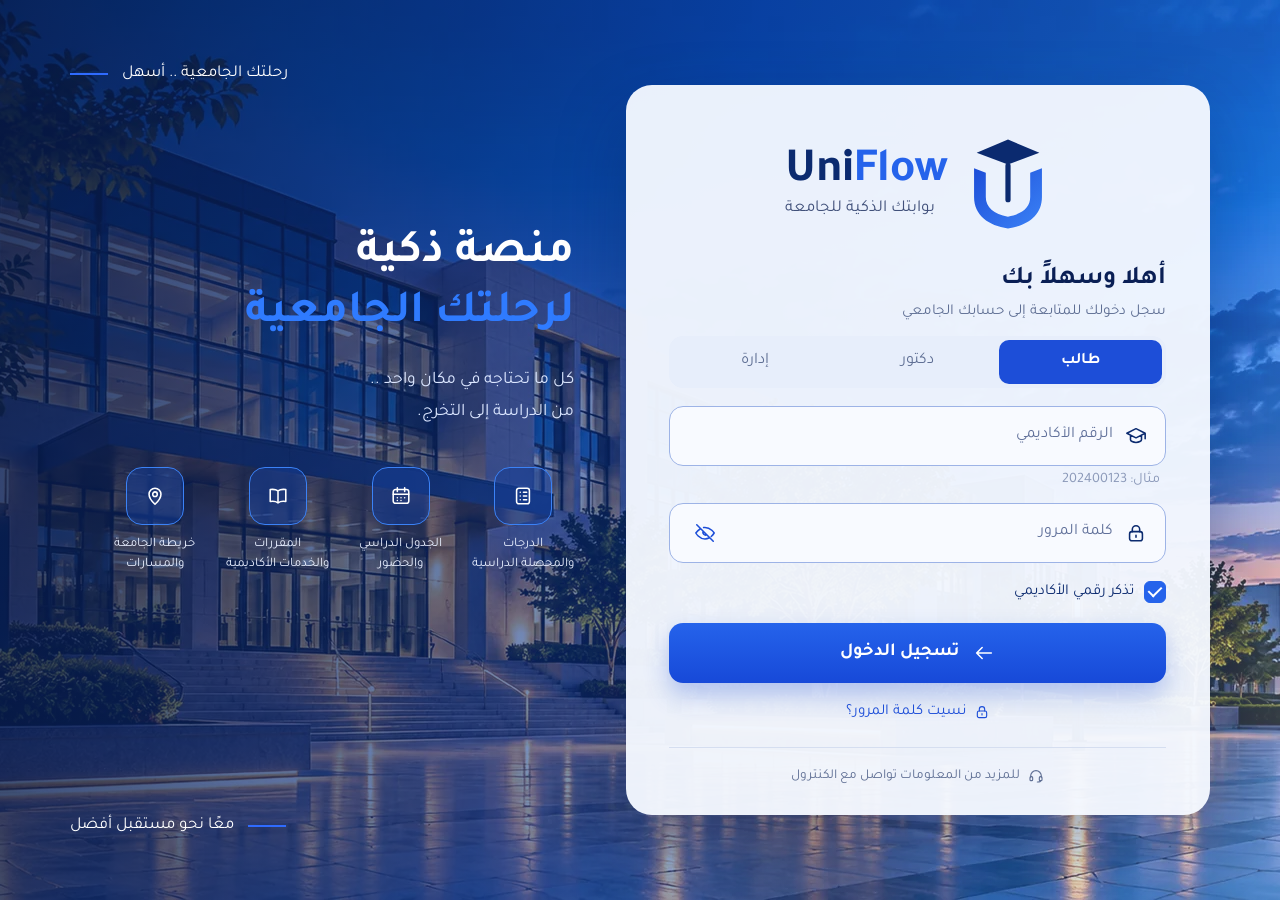
==== index.html @ d43d7f1c "Initial commit - UniFlow student dashboard" ====
<!DOCTYPE html>
<html lang="ar" dir="rtl">
<head>
<meta charset="UTF-8">
<meta name="viewport" content="width=device-width, initial-scale=1">
<title>UniFlow | تسجيل الدخول</title>
<link rel="stylesheet" href="css/style.css">
</head>
<body>
 
<svg class="sprite" aria-hidden="true" width="0" height="0">
  <defs>
    <linearGradient id="lg" x1="0" y1="0" x2="1" y2="1"><stop offset="0" stop-color="#1d4ed8"/><stop offset="1" stop-color="#3b82f6"/></linearGradient>
    <symbol id="logo" viewBox="0 0 64 72">
      <path d="M32 2 8 12l24 9 24-9z" fill="#0b2a6f"/>
      <path d="M6 24v22c0 14 11 22 26 24 15-2 26-10 26-24V24l-9 3.4V46c0 8-6 13-17 15-11-2-17-7-17-15V27.400z" fill="url(#lg)"/>
      <rect x="30" y="20" width="4" height="30" rx="2" fill="#0b2a6f"/>
    </symbol>
    <symbol id="i-grades" viewBox="0 0 24 24"><rect x="5" y="3.500" width="14" height="17" rx="2.500"/><path d="M9 8h.01M9 12h.01M9 16h.01M12.500 8H16M12.500 12H16M12.500 16H16"/></symbol>
    <symbol id="i-cal" viewBox="0 0 24 24"><rect x="3.500" y="5" width="17" height="15" rx="2.500"/><path d="M8 3v4M16 3v4M3.500 10h17M8 14h.01M12 14h.01M16 14h.01M8 17h.01M12 17h.01"/></symbol>
    <symbol id="i-book" viewBox="0 0 24 24"><path d="M12 6.500C10 5 7 4.500 3.500 5v13c3.500-.5 6.500 0 8.500 1.500 2-1.500 5-2 8.500-1.500V5C17 4.500 14 5 12 6.500zM12 6.500v13"/></symbol>
    <symbol id="i-pin" viewBox="0 0 24 24"><path d="M12 21s-6.500-6-6.500-11a6.500 6.500 0 0 1 13 0c0 5-6.500 11-6.500 11z"/><circle cx="12" cy="10" r="2.500"/></symbol>
    <symbol id="i-cap" viewBox="0 0 24 24"><path d="M12 4 2 9l10 5 10-5zM6 11.500V16c0 1.500 2.700 3 6 3s6-1.500 6-3v-4.500M22 9v6"/></symbol>
    <symbol id="i-lock" viewBox="0 0 24 24"><rect x="5" y="10.500" width="14" height="10" rx="2.500"/><path d="M8 10.500V8a4 4 0 0 1 8 0v2.500M12 14.500v2"/></symbol>
    <symbol id="i-eye" viewBox="0 0 24 24"><path d="M2 12s3.500-6.500 10-6.500S22 12 22 12s-3.500 6.500-10 6.500S2 12 2 12z"/><circle cx="12" cy="12" r="3"/></symbol>
    <symbol id="i-eye-off" viewBox="0 0 24 24"><path d="M3 3l18 18M10.500 6c.5-.1 1-.1 1.500-.1 6.500 0 10 6.100 10 6.100a17 17 0 0 1-3.200 3.800M6.600 7.600A16 16 0 0 0 2 12s3.500 6.500 10 6.500c1.600 0 3-.4 4.200-1M10 10a3 3 0 0 0 4 4"/></symbol>
    <symbol id="i-globe" viewBox="0 0 24 24"><circle cx="12" cy="12" r="9"/><path d="M3 12h18M12 3c3 3 3 15 0 18M12 3c-3 3-3 15 0 18"/></symbol>
    <symbol id="i-arrow" viewBox="0 0 24 24"><path d="M20 12H4M10 6l-6 6 6 6"/></symbol>
    <symbol id="i-headset" viewBox="0 0 24 24"><path d="M4 14v-2a8 8 0 0 1 16 0v2"/><rect x="3" y="13" width="4" height="6" rx="1.500"/><rect x="17" y="13" width="4" height="6" rx="1.500"/><path d="M19 19c0 1.500-2 2-5 2"/></symbol>
    <symbol id="i-chev" viewBox="0 0 24 24"><path d="M6 9l6 6 6-6"/></symbol>
  </defs>
</svg>

<main class="page">
  <section class="hero" aria-label="التعريف بالمنصة">
    <p class="hero-top"><span class="dash"></span>رحلتك الجامعية .. أسهل</p>
    <div class="hero-body">
      <h2 class="hero-title">منصة ذكية<br><span>لرحلتك الجامعية</span></h2>
      <p class="hero-sub">كل ما تحتاجه في مكان واحد ..<br>من الدراسة إلى التخرج.</p>
      <ul class="features">
        <li><span class="fi"><svg class="ic"><use href="#i-grades"/></svg></span>الدرجات<br>والمحصلة الدراسية</li>
        <li><span class="fi"><svg class="ic"><use href="#i-cal"/></svg></span>الجدول الدراسي<br>والحضور</li>
        <li><span class="fi"><svg class="ic"><use href="#i-book"/></svg></span>المقررات<br>والخدمات الأكاديمية</li>
        <li><span class="fi"><svg class="ic"><use href="#i-pin"/></svg></span>خريطة الجامعة<br>والمسارات</li>
      </ul>
    </div>
      <defs>
        <linearGradient id="glass" x1="0" y1="0" x2="1" y2="1"><stop offset="0" stop-color="#3b82f6" stop-opacity=".55"/><stop offset="1" stop-color="#0b2a6f" stop-opacity=".8"/></linearGradient>
        <linearGradient id="floor" x1="0" y1="0" x2="0" y2="1"><stop offset="0" stop-color="#3b6fd6" stop-opacity=".45"/><stop offset="1" stop-color="#0a1f55" stop-opacity=".9"/></linearGradient>
      </defs>
      <rect y="330" width="900" height="90" fill="url(#floor)"/>
      <g fill="#163a8a" opacity=".85">
        <rect x="250" y="230" width="400" height="100"/>
        <rect x="470" y="150" width="130" height="180"/>
        <rect x="590" y="70" width="170" height="260"/>
      </g>
      <g fill="url(#glass)">
        <rect x="262" y="246" width="376" height="14"/><rect x="262" y="272" width="376" height="14"/><rect x="262" y="298" width="376" height="14"/>
        <rect x="604" y="86" width="140" height="224"/>
      </g>
      <g stroke="#9db9f2" stroke-opacity=".35" stroke-width="2"><path d="M638 86v224M672 86v224M706 86v224M604 140h140M604 200h140M604 260h140"/></g>
      <g fill="#0b2a6f" opacity=".9"><circle cx="150" cy="300" r="34"/><circle cx="210" cy="285" r="28"/><circle cx="700" cy="320" r="30"/><circle cx="800" cy="305" r="36"/></g>
      <g stroke="#0b2a6f" stroke-width="5"><path d="M150 334v-30M210 334v-25M700 334v-24M800 334v-28"/></g>
      <path d="M0 330h900" stroke="#6f9bf0" stroke-opacity=".4"/>
    </svg>
    <p class="hero-bottom">معًا نحو مستقبل أفضل<span class="dash"></span></p>
  </section>

  <section class="card-wrap">
    <div class="card">
      <header class="top-bar">
        <button type="button" class="lang" aria-label="اللغة: العربية"><svg class="ic"><use href="#i-globe"/></svg>العربية<svg class="ic sm"><use href="#i-chev"/></svg></button>
      </header>

      <div class="brand">
        <svg class="logo" viewBox="0 0 64 72" role="img" aria-label="UniFlow"><use href="#logo"/></svg>
        <div class="brand-text" dir="ltr"><strong>Uni<span>Flow</span></strong><em dir="rtl">بوابتك الذكية للجامعة</em></div>
      </div>

      <h1 class="welcome">أهلا وسهلاً بك </h1>
      <p class="lead">سجل دخولك للمتابعة إلى حسابك الجامعي</p>

      <div class="roles" role="group" aria-label="نوع الحساب">
        <button type="button" class="role active" aria-pressed="true">طالب</button>
         <button type="button" class="role" aria-pressed="false">دكتور</button>
          <button type="button" class="role" aria-pressed="false">إدارة</button>
      </div>
      <form id="loginForm" novalidate>
        <div class="field">
          <label class="field-box" for="academicId">
            <svg class="ic lead-ic"><use href="#i-cap"/></svg>
            <input id="academicId" name="academicId" type="text" inputmode="numeric" autocomplete="off" placeholder="الرقم الأكاديمي" required>
          </label>
          <p class="hint">مثال: <bdi>202400123</bdi></p>
        </div>

        <div class="field">
          <div class="field-box">
            <svg class="ic lead-ic"><use href="#i-lock"/></svg>
            <input id="password" name="password" type="password" autocomplete="off" placeholder="كلمة المرور" required aria-label="كلمة المرور">
            <button type="button" id="togglePw" class="eye" aria-label="إظهار كلمة المرور" aria-pressed="false"><svg class="ic"><use href="#i-eye-off"/></svg></button>
          </div>
        </div>

        <label class="check"><input type="checkbox" id="remember" checked><span class="box"></span>تذكر رقمي الأكاديمي</label>

        <p id="msg" class="msg" role="status" aria-live="polite" hidden></p>

        <button type="submit" class="btn"><svg class="ic"><use href="#i-arrow"/></svg>تسجيل الدخول</button>
      </form>

      <a href="#" id="forgot" class="forgot"><svg class="ic sm"><use href="#i-lock"/></svg>نسيت كلمة المرور؟</a>
      <hr>
      <p class="support"><svg class="ic sm"><use href="#i-headset"/></svg>للمزيد من المعلومات تواصل مع الكنترول</p>
    </div>
  </section>
</main>
<script src="js/app.js"></script>
</body>
</html>
---- css/style.css ----
@font-face {
  font-family: "Tajawal";
  src: url(../font/Tajawal-Regular.ttf);
  font-weight: 400;
  font-display: swap;
}
@font-face {
  font-family: "Tajawal";
  src: url(../font/Tajawal-Medium.ttf);
  font-weight: 500;
   font-display: swap;
}
@font-face {
  font-family: "Tajawal";
  src: url(../font/Tajawal-Bold.ttf);
  font-weight: 700;
   font-display: swap;
}
@font-face {
  font-family: "Tajawal";
  src: url(../font/Tajawal-ExtraBold.ttf);
  font-weight: 80;
   font-display: swap;
}



:root{
  --navy:#0a1f55; --navy-2:#0b2a6f; --royal:#1d4ed8; --royal-2:#2563eb; --sky:#dbe8ff;
  --ink:#0b2a6f; --muted:#5f6f94; --line:#d5def0; --white:#fff;
  --font:"Tajawal","IBM Plex Sans Arabic","Noto Sans Arabic","Segoe UI",Tahoma,Arial,sans-serif;
}
*{box-sizing:border-box;margin:0;padding:0}
html,body{min-height:100%}
body{font-family:var(--font);color:var(--ink);overflow-x:hidden;
  background:linear-gradient(105deg,#071a4a 0%,#0e3a9a 45%,#6e9ae6 78%,#c9dcfa 100%);
  background: 
            linear-gradient(105deg,rgba(7, 26, 74, 0.88) 0%,
                                   rgba(14, 58, 154, 0.55)50%,
                                    rgba(110,154,230,0.2)85%,
                                    rgba(201,220,250,0.3)100%),
                                    url("../images/campus.webp.webp") center / cover no-repeat fixed; 
                   font-family: "Tajawal","Segoe UI",Tahoma, sans-serif;                      

}
.sprite{position:absolute;width:0;height:0}
.ic{width:22px;height:22px;fill:none;stroke:currentColor;stroke-width:1.7;stroke-linecap:round;stroke-linejoin:round;flex:none}
.ic.sm{width:16px;height:16px}

.page{position:relative;min-height:100vh;display:grid;grid-template-columns:1fr minmax(420px,584px);direction:ltr;
  gap:clamp(24px,4vw,64px);padding:clamp(24px,5vw,64px) clamp(20px,5.5vw,80px) clamp(24px,5vw,64px) 0}
.page>*{direction:rtl}

/* hero */
.hero{position:relative;color:#fff;display:flex;flex-direction:column;justify-content:space-between;
  padding:0 0 0 clamp(24px,5.5vw,80px);min-height:620px;isolation:isolate}
.hero-top,.hero-bottom{display:flex;flex-direction:row-reverse;align-self:flex-end;align-items:center;gap:14px;font-size:1.05rem;z-index:2}
.dash{width:38px;height:2px;background:#2f6bff;display:inline-block}
.hero-body{z-index:2;max-width:520px;align-self:flex-start;margin-top:4vh}
.hero-title{font-size:clamp(2.2rem,3.6vw,3.2rem);font-weight:800;line-height:1.3}
.hero-title span{color:#2f7bff}
.hero-sub{margin-top:1.3rem;font-size:1.1rem;line-height:1.8;color:#dbe6ff}
.features{list-style:none;display:flex;gap:clamp(14px,2vw,28px);margin-top:2.4rem;flex-wrap:wrap}
.features li{display:flex;flex-direction:column;align-items:center;gap:10px;text-align:center;font-size:.82rem;line-height:1.5;color:#e8efff;min-width:92px}
.fi{width:58px;height:58px;border-radius:16px;display:grid;place-items:center;
  background:rgba(20,60,150,.55);border:1.5px solid #3b82f6;color:#fff}
.hero-bottom{margin-top:auto;padding-top:2rem}

/* card */
.card-wrap{position:relative;z-index:2;display:flex;align-items:center}
.card{width:100%;background:rgba(244,248,255,.96);border-radius:26px;padding:28px clamp(24px,3.4vw,52px) 30px;
  box-shadow:0 30px 70px rgba(7,26,74,.28)}
.top-bar{display:none}
.lang{display:inline-flex;align-items:center;gap:8px;border:0;background:#e7eefb;color:var(--ink);font:inherit;
  padding:8px 14px;border-radius:999px;cursor:pointer}
.brand{display:flex;align-items:center;justify-content:center;gap:18px;margin:24px 0 34px}
.logo{width:84px;height:94px}
.brand-text{display:flex;flex-direction:column;gap:2px}
.brand-text strong{font-size:3rem;line-height:1;font-weight:800;color:var(--navy-2);letter-spacing:-.5px}
.brand-text strong span{color:var(--royal-2)}
.brand-text em{font-style:normal;color:#40507a;font-size:1.05rem;text-align:left}
.welcome{font-size:1.6rem;font-weight:800;color:var(--navy)}
.lead{color:var(--muted);margin:.5rem 0 .9rem;font-size:.95rem}
.demo{display:inline-block;background:#e3ecff;color:var(--royal);border:1px solid #bcd0f7;border-radius:999px;
  padding:4px 14px;font-size:.82rem;font-weight:600;margin-bottom:1.1rem}

.field{margin-bottom:14px}
.field-box{display:flex;align-items:center;gap:12px;height:60px;padding:0 18px;background:#f8faff;
  border:1.5px solid #9db3e6;border-radius:14px;color:var(--navy-2);transition:border-color .15s,box-shadow .15s;cursor:text}
.field-box:focus-within{border-color:var(--royal-2);box-shadow:0 0 0 4px rgba(37,99,235,.15)}
.field-box input{flex:1;min-width:0;height:100%;border:0;outline:0;background:transparent;font:inherit;font-size:1rem;color:var(--ink)}
.field-box input::placeholder{color:#60709a}
.eye{border:0;background:transparent;color:var(--royal);cursor:pointer;padding:6px;border-radius:8px;display:grid;order:3}
.eye:focus-visible,.btn:focus-visible,.lang:focus-visible,a:focus-visible{outline:3px solid rgba(37,99,235,.5);outline-offset:2px}
.hint{margin:6px 6px 0;color:#8a98b8;font-size:.9rem}

.check{display:flex;align-items:center;gap:10px;margin:18px 0 20px;cursor:pointer;font-size:.95rem;position:relative}
.check input{position:absolute;opacity:0;width:20px;height:20px}
.box{width:22px;height:22px;border-radius:6px;border:1.5px solid #9db3e6;background:#fff;display:grid;place-items:center;transition:.15s}
.check input:checked+.box{background:var(--royal-2);border-color:var(--royal-2)}
.check input:checked+.box::after{content:"";width:6px;height:11px;border:solid #fff;border-width:0 2.5px 2.5px 0;transform:rotate(45deg) translate(-1px,-1px)}
.check input:focus-visible+.box{outline:3px solid rgba(37,99,235,.5);outline-offset:2px}

.msg{background:#297bff5b;border:1px solid #a7c2f6;color:rgba(0, 0, 0, 0.614);border-radius:12px;padding:10px 14px;font-size:.9rem;margin-bottom:14px;line-height:1.6}
.msg.err{background:#fff1f1;border-color:#f3b5b5;color:#a21c1c}
.btn{width:100%;height:60px;border:0;border-radius:14px;cursor:pointer;display:flex;align-items:center;justify-content:center;gap:14px;
  font:inherit;font-size:1.15rem;font-weight:700;color:#fff;background:linear-gradient(180deg,#2563eb,#1749d8);
  box-shadow:0 12px 24px rgba(29,78,216,.3);transition:transform .1s,filter .15s}
.btn:hover{filter:brightness(1.07)}.btn:active{transform:translateY(1px)}
.forgot{display:flex;align-items:center;justify-content:center;gap:8px;margin-top:20px;color:var(--royal);text-decoration:none;font-size:.95rem}
.forgot:hover{text-decoration:underline}
hr{border:0;border-top:1px solid var(--line);margin:26px 0 20px}
.support{display:flex;align-items:center;justify-content:center;gap:8px;color:var(--muted);font-size:.85rem;text-align:center}


.roles{
  display: flex;
  background: #e7eefb;
  border-radius: 14px;
  padding: 4px;
  margin-bottom: 18px;
  
}

.role{
  flex: 1;
  height: 44px;
  border: 0;
  border-radius: 10px;
  background: transparent;
  color: var(--muted);
  font-size: 1rem;
  cursor: pointer;
  outline: none;
  transition: background 0.25s ease, color 0.25s ease;
  
}

.role:focus-visible{
  box-shadow: 0 0 0 3px rgba(37,99,235,0.35);
}

.role.active{
  background: var(--royal);
  color: #fff;
  font-weight: 600;
}

input,button,select,textarea{
  font-family: inherit;
}


/* mobile */
@media (max-width:900px){
  body{background:linear-gradient(180deg,
                                     rgba(7,26,74,.85)0,
                                      rgba(14,58,154,.6)40%,
                                      rgba(14,58,154,.45)100%),
                                      url("../images/campus.webp.webp")25% center / cover no-repeat;
                                      background-attachment: scroll;
                                    }
  .page{display:block;min-height:100vh;padding:0;direction:rtl}
  .hero{display:none}
  .card-wrap{padding:20px 16px 28px}
  .card{padding:18px 20px 24px;border-radius:22px}
  .top-bar{display:flex;justify-content:flex-end}
  .brand{margin:12px 0 24px;gap:12px}
  .logo{width:60px;height:68px}
  .brand-text strong{font-size:2.2rem}
  .brand-text em{font-size:.9rem}
}
@media (max-width:360px){.field-box,.btn{height:54px}.brand-text strong{font-size:1.9rem}}
@media (prefers-reduced-motion:reduce){*{transition:none!important}}
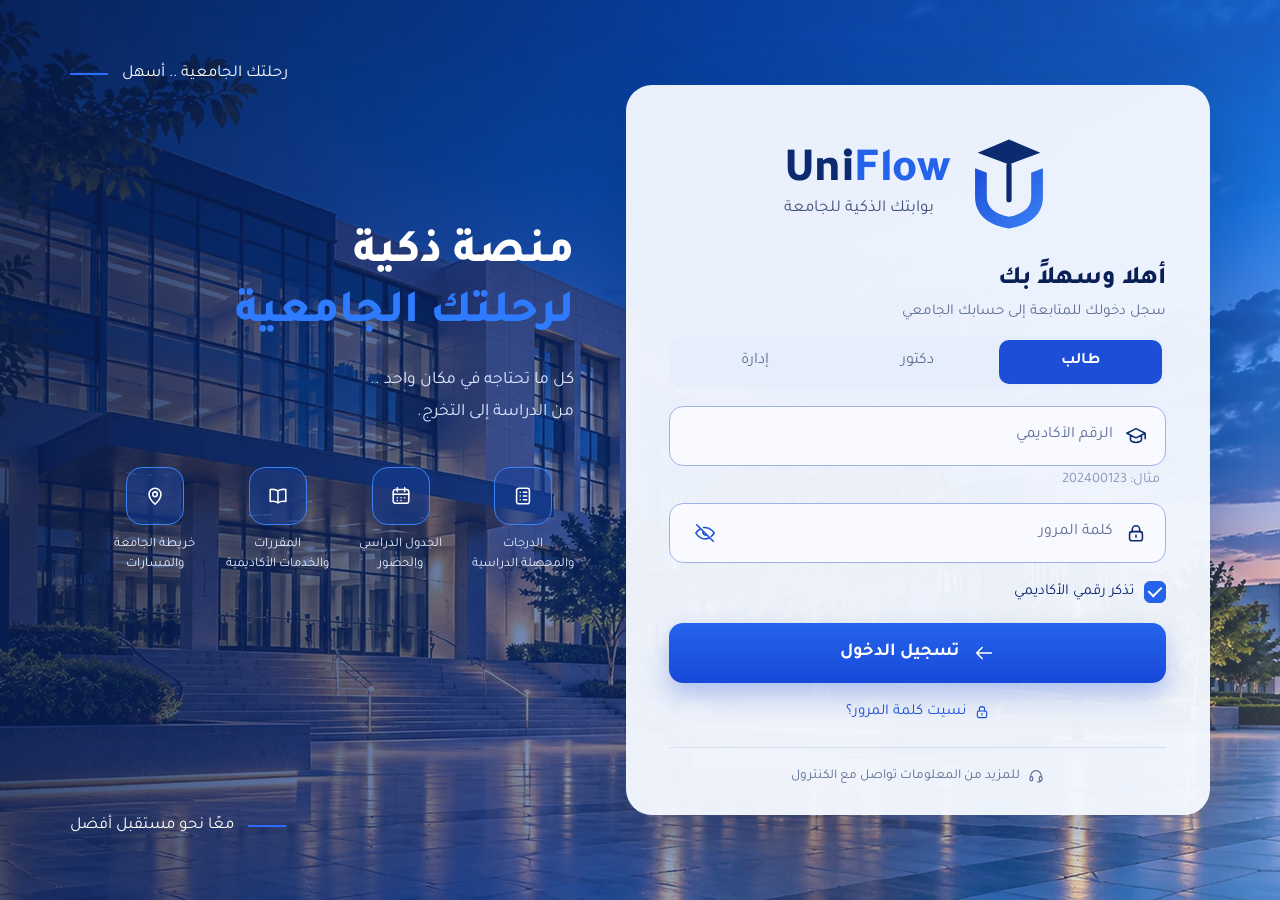
==== commit bdfe2be0: "Add doctor profile images" ====
--- a/index.html
+++ b/index.html
@@ -115,6 +115,7 @@
     </div>
   </section>
 </main>
+<script src="js/doctor-roster.js"></script>
 <script src="js/app.js"></script>
 </body>
 </html>
--- a/css/style.css
+++ b/css/style.css
@@ -19,7 +19,7 @@
 @font-face {
   font-family: "Tajawal";
   src: url(../font/Tajawal-ExtraBold.ttf);
-  font-weight: 80;
+  font-weight: 800;
    font-display: swap;
 }
 
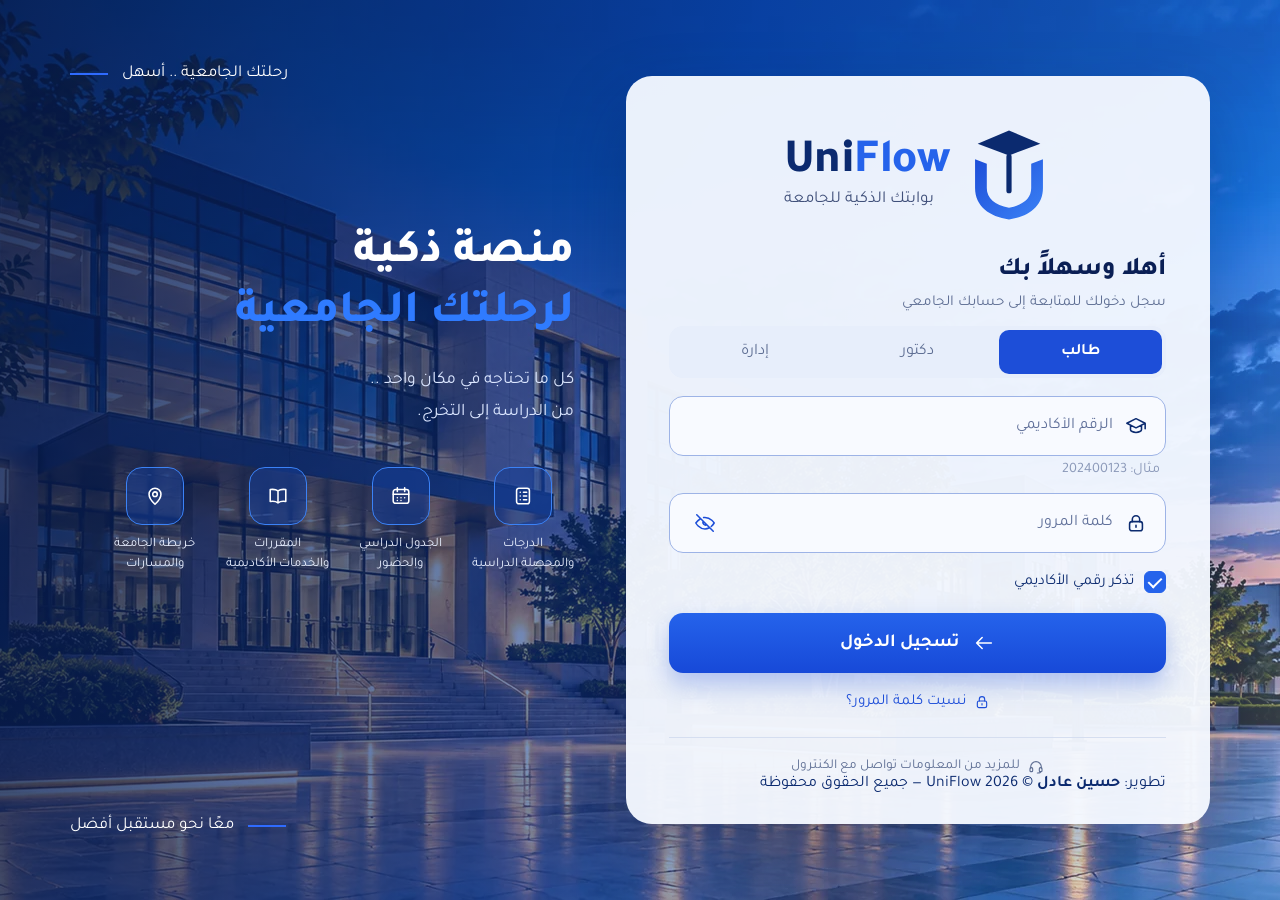
==== commit 0a516642: "إضافة تذييل حقوق وتطوير المنصة" ====
--- a/index.html
+++ b/index.html
@@ -112,6 +112,10 @@
       <a href="#" id="forgot" class="forgot"><svg class="ic sm"><use href="#i-lock"/></svg>نسيت كلمة المرور؟</a>
       <hr>
       <p class="support"><svg class="ic sm"><use href="#i-headset"/></svg>للمزيد من المعلومات تواصل مع الكنترول</p>
+<footer class="site-credit" aria-label="حقوق المنصة">
+  <span class="site-credit-dev">تطوير: <strong>حسين عادل</strong></span>
+  <span class="site-credit-copy">© 2026 UniFlow — جميع الحقوق محفوظة</span>
+</footer>
     </div>
   </section>
 </main>
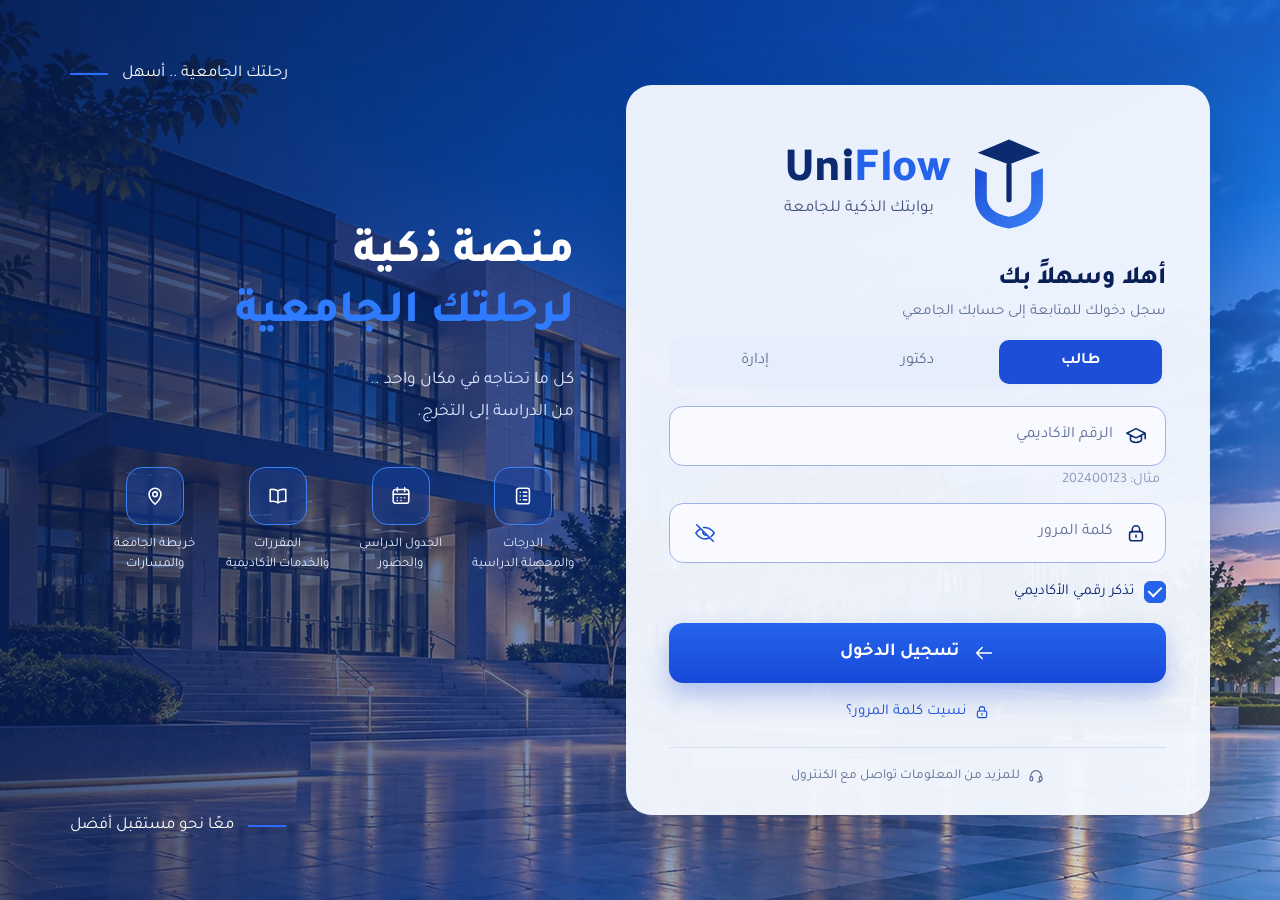
==== commit 0228d303: "Update UniFlow" ====
--- a/index.html
+++ b/index.html
@@ -112,10 +112,6 @@
       <a href="#" id="forgot" class="forgot"><svg class="ic sm"><use href="#i-lock"/></svg>نسيت كلمة المرور؟</a>
       <hr>
       <p class="support"><svg class="ic sm"><use href="#i-headset"/></svg>للمزيد من المعلومات تواصل مع الكنترول</p>
-<footer class="site-credit" aria-label="حقوق المنصة">
-  <span class="site-credit-dev">تطوير: <strong>حسين عادل</strong></span>
-  <span class="site-credit-copy">© 2026 UniFlow — جميع الحقوق محفوظة</span>
-</footer>
     </div>
   </section>
 </main>
